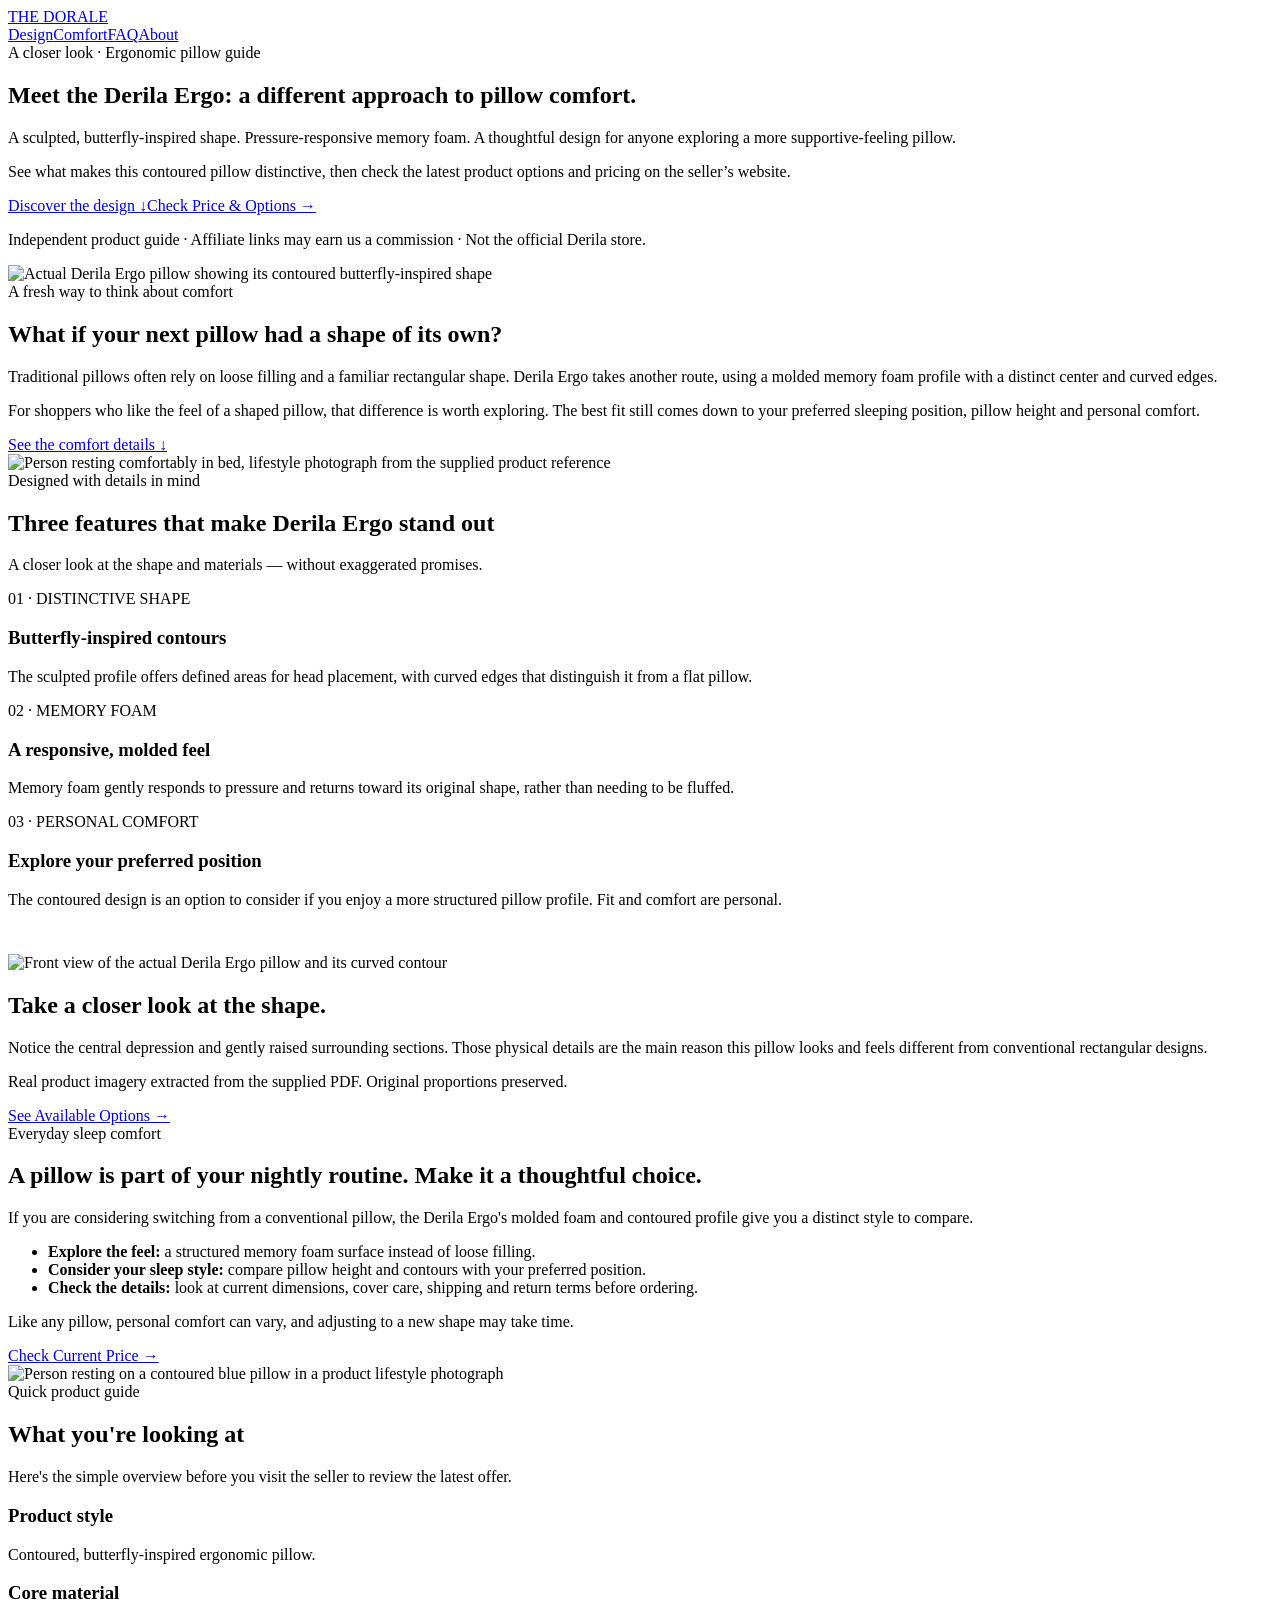
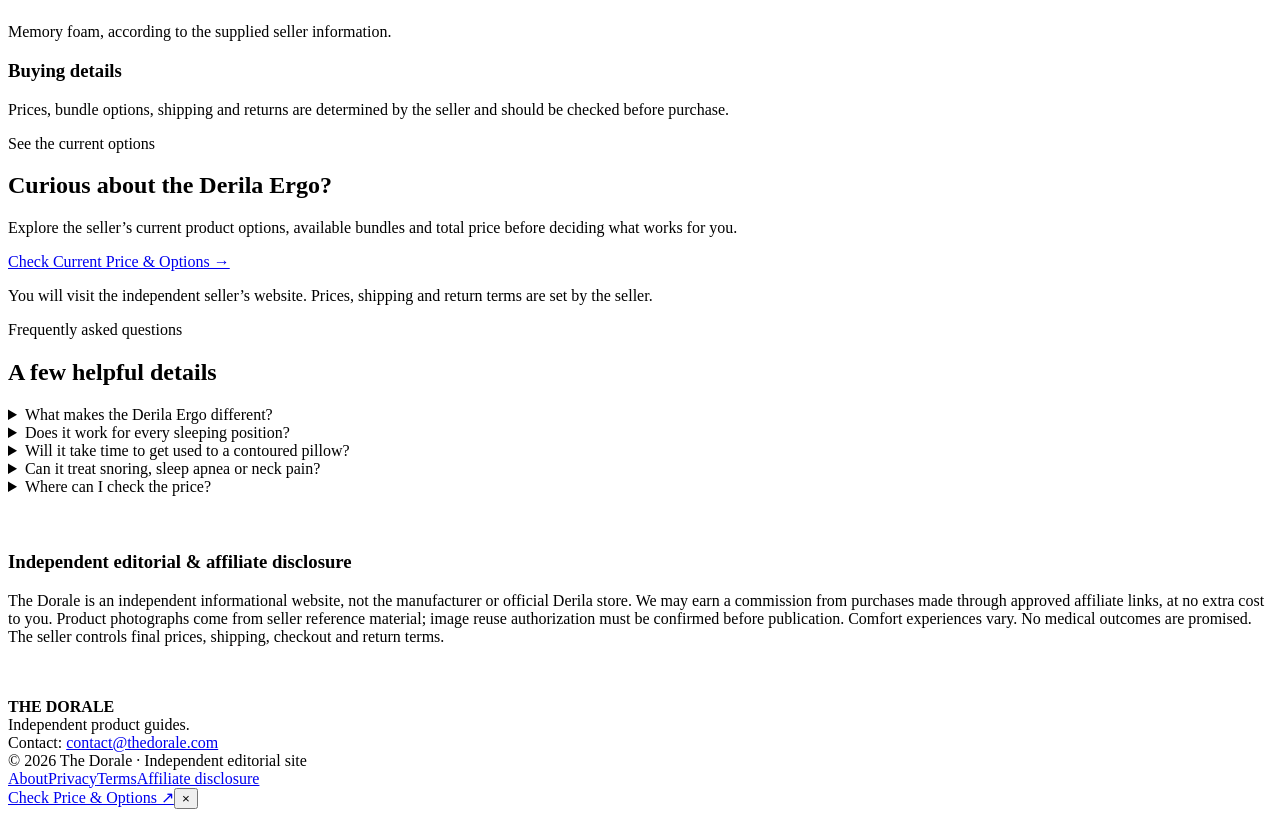
==== derila-ergo.html @ 8213835f "Rename derila-ergo to derila-ergo.html" ====
<!DOCTYPE html>

<html lang="en"><head><meta charset="utf-8"/><meta content="width=device-width,initial-scale=1" name="viewport"/><title>Derila Ergo Pillow: Comfort, Shape &amp; Features | The Dorale</title><meta content="Explore the Derila Ergo contoured memory foam pillow, see its design up close and learn what to look for when choosing your next pillow." name="description"/><link href="styles.css" rel="stylesheet"/><link href="favicon.ico" rel="icon" type="image/x-icon"/><link href="favicon.png" rel="icon" type="image/png"/><link href="favicon-180.png" rel="apple-touch-icon" type="image/png"/></head><body><header class="top"><div class="wrap top-inner"><a class="brand" href="index.html">THE <span>DORALE</span></a><nav aria-label="Main navigation"><a href="#design">Design</a><a href="#comfort">Comfort</a><a href="#faq">FAQ</a><a href="about.html">About</a></nav></div></header><main>
<section class="hero"><div class="wrap hero-grid"><div><div class="eyebrow">A closer look · Ergonomic pillow guide</div><h1>Meet the Derila Ergo: a different approach to pillow comfort.</h1><p class="lead">A sculpted, butterfly-inspired shape. Pressure-responsive memory foam. A thoughtful design for anyone exploring a more supportive-feeling pillow.</p><p>See what makes this contoured pillow distinctive, then check the latest product options and pricing on the seller’s website.</p><div class="actions"><a class="btn" href="#design">Discover the design ↓</a><a aria-label="Check current price and options on the seller website (opens in a new tab)" class="btn alt" href="https://c2be9d65snw3-35aueo6fa06sj.hop.clickbank.net" rel="sponsored noopener noreferrer" target="_blank">Check Price &amp; Options →</a></div><p class="small">Independent product guide · Affiliate links may earn us a commission · Not the official Derila store.</p></div><div class="photo"><img alt="Actual Derila Ergo pillow showing its contoured butterfly-inspired shape" fetchpriority="high" height="255" src="pillow-hero.png" width="347"/></div></div></section>
<section class="section"><div class="wrap picture-section"><div><div class="eyebrow">A fresh way to think about comfort</div><h2>What if your next pillow had a shape of its own?</h2><p>Traditional pillows often rely on loose filling and a familiar rectangular shape. Derila Ergo takes another route, using a molded memory foam profile with a distinct center and curved edges.</p><p>For shoppers who like the feel of a shaped pillow, that difference is worth exploring. The best fit still comes down to your preferred sleeping position, pillow height and personal comfort.</p><a class="btn" href="#comfort">See the comfort details ↓</a></div><img alt="Person resting comfortably in bed, lifestyle photograph from the supplied product reference" class="feature-image" loading="lazy" src="sleep-bedroom.png"/></div></section>
<section class="section soft" id="design"><div class="wrap"><div class="center"><div class="eyebrow">Designed with details in mind</div><h2>Three features that make Derila Ergo stand out</h2><p>A closer look at the shape and materials — without exaggerated promises.</p></div><div class="grid3"><article class="panel"><div class="num">01 · DISTINCTIVE SHAPE</div><h3>Butterfly-inspired contours</h3><p>The sculpted profile offers defined areas for head placement, with curved edges that distinguish it from a flat pillow.</p></article><article class="panel"><div class="num">02 · MEMORY FOAM</div><h3>A responsive, molded feel</h3><p>Memory foam gently responds to pressure and returns toward its original shape, rather than needing to be fluffed.</p></article><article class="panel"><div class="num">03 · PERSONAL COMFORT</div><h3>Explore your preferred position</h3><p>The contoured design is an option to consider if you enjoy a more structured pillow profile. Fit and comfort are personal.</p></article></div><div class="feature-row" style="margin-top:45px"><div class="photo"><img alt="Front view of the actual Derila Ergo pillow and its curved contour" loading="lazy" src="pillow-front.png"/></div><div><h2>Take a closer look at the shape.</h2><p>Notice the central depression and gently raised surrounding sections. Those physical details are the main reason this pillow looks and feels different from conventional rectangular designs.</p><p class="gallery-caption">Real product imagery extracted from the supplied PDF. Original proportions preserved.</p><a class="btn offer-link" href="https://c2be9d65snw3-35aueo6fa06sj.hop.clickbank.net" rel="sponsored noopener noreferrer" target="_blank">See Available Options →</a></div></div></div></section>
<section class="section" id="comfort"><div class="wrap picture-section"><div><div class="eyebrow">Everyday sleep comfort</div><h2>A pillow is part of your nightly routine. Make it a thoughtful choice.</h2><p>If you are considering switching from a conventional pillow, the Derila Ergo's molded foam and contoured profile give you a distinct style to compare.</p><ul class="positive-list"><li><strong>Explore the feel:</strong> a structured memory foam surface instead of loose filling.</li><li><strong>Consider your sleep style:</strong> compare pillow height and contours with your preferred position.</li><li><strong>Check the details:</strong> look at current dimensions, cover care, shipping and return terms before ordering.</li></ul><p>Like any pillow, personal comfort can vary, and adjusting to a new shape may take time.</p><a class="btn offer-link" href="https://c2be9d65snw3-35aueo6fa06sj.hop.clickbank.net" rel="sponsored noopener noreferrer" target="_blank">Check Current Price →</a></div><img alt="Person resting on a contoured blue pillow in a product lifestyle photograph" class="feature-image" loading="lazy" src="sleep-position.jpg"/></div></section>
<section class="section blue"><div class="wrap"><div class="center"><div class="eyebrow">Quick product guide</div><h2>What you're looking at</h2><p>Here's the simple overview before you visit the seller to review the latest offer.</p></div><div class="grid3"><div class="panel"><h3>Product style</h3><p>Contoured, butterfly-inspired ergonomic pillow.</p></div><div class="panel"><h3>Core material</h3><p>Memory foam, according to the supplied seller information.</p></div><div class="panel"><h3>Buying details</h3><p>Prices, bundle options, shipping and returns are determined by the seller and should be checked before purchase.</p></div></div></div></section>
<section class="section" id="offer"><div class="wrap"><div class="cta-panel"><div class="eyebrow">See the current options</div><h2>Curious about the Derila Ergo?</h2><p>Explore the seller’s current product options, available bundles and total price before deciding what works for you.</p><a class="btn offer-link" href="https://c2be9d65snw3-35aueo6fa06sj.hop.clickbank.net" rel="sponsored noopener noreferrer" target="_blank">Check Current Price &amp; Options →</a><p class="small">You will visit the independent seller’s website. Prices, shipping and return terms are set by the seller.</p></div></div></section>
<section class="section soft" id="faq"><div class="wrap" style="max-width:840px"><div class="center"><div class="eyebrow">Frequently asked questions</div><h2>A few helpful details</h2></div><details><summary>What makes the Derila Ergo different?</summary><p>Its butterfly-inspired molded shape and memory foam material distinguish it from many conventional rectangular pillows.</p></details><details><summary>Does it work for every sleeping position?</summary><p>People have different preferences for pillow height, firmness and shape. Compare the design with how you usually sleep and review the seller's specifications.</p></details><details><summary>Will it take time to get used to a contoured pillow?</summary><p>It can. A molded contour feels different from a traditional pillow, and individual comfort varies.</p></details><details><summary>Can it treat snoring, sleep apnea or neck pain?</summary><p>This page makes no medical treatment claims. A pillow is not a substitute for medical assessment or treatment.</p></details><details><summary>Where can I check the price?</summary><p>Use any “Check Price &amp; Options” button on this page to visit the seller’s website for current pricing, shipping and return information.</p></details></div></section>
<section class="section" id="disclosure" style="padding:36px 0"><div class="wrap"><h3>Independent editorial &amp; affiliate disclosure</h3><p class="disclosure">The Dorale is an independent informational website, not the manufacturer or official Derila store. We may earn a commission from purchases made through approved affiliate links, at no extra cost to you. Product photographs come from seller reference material; image reuse authorization must be confirmed before publication. Comfort experiences vary. No medical outcomes are promised. The seller controls final prices, shipping, checkout and return terms.</p></div></section></main><footer class="foot"><div class="wrap foot-flex"><div><strong>THE DORALE</strong><div>Independent product guides.</div><div>Contact: <a href="mailto:contact@thedorale.com">contact@thedorale.com</a></div><div class="small">© 2026 The Dorale · Independent editorial site</div></div><div class="foot-links"><a href="about.html">About</a><a href="privacy.html">Privacy</a><a href="terms.html">Terms</a><a href="#disclosure">Affiliate disclosure</a></div></div></footer><div aria-label="Quick access to seller pricing" class="floating-offer" id="floating-offer"><a class="floating-offer-link" href="https://c2be9d65snw3-35aueo6fa06sj.hop.clickbank.net" rel="sponsored noopener noreferrer" target="_blank">Check Price &amp; Options ↗</a><button aria-label="Dismiss floating price button" class="floating-offer-close" onclick="document.getElementById('floating-offer').remove()" type="button">×</button></div></body></html>
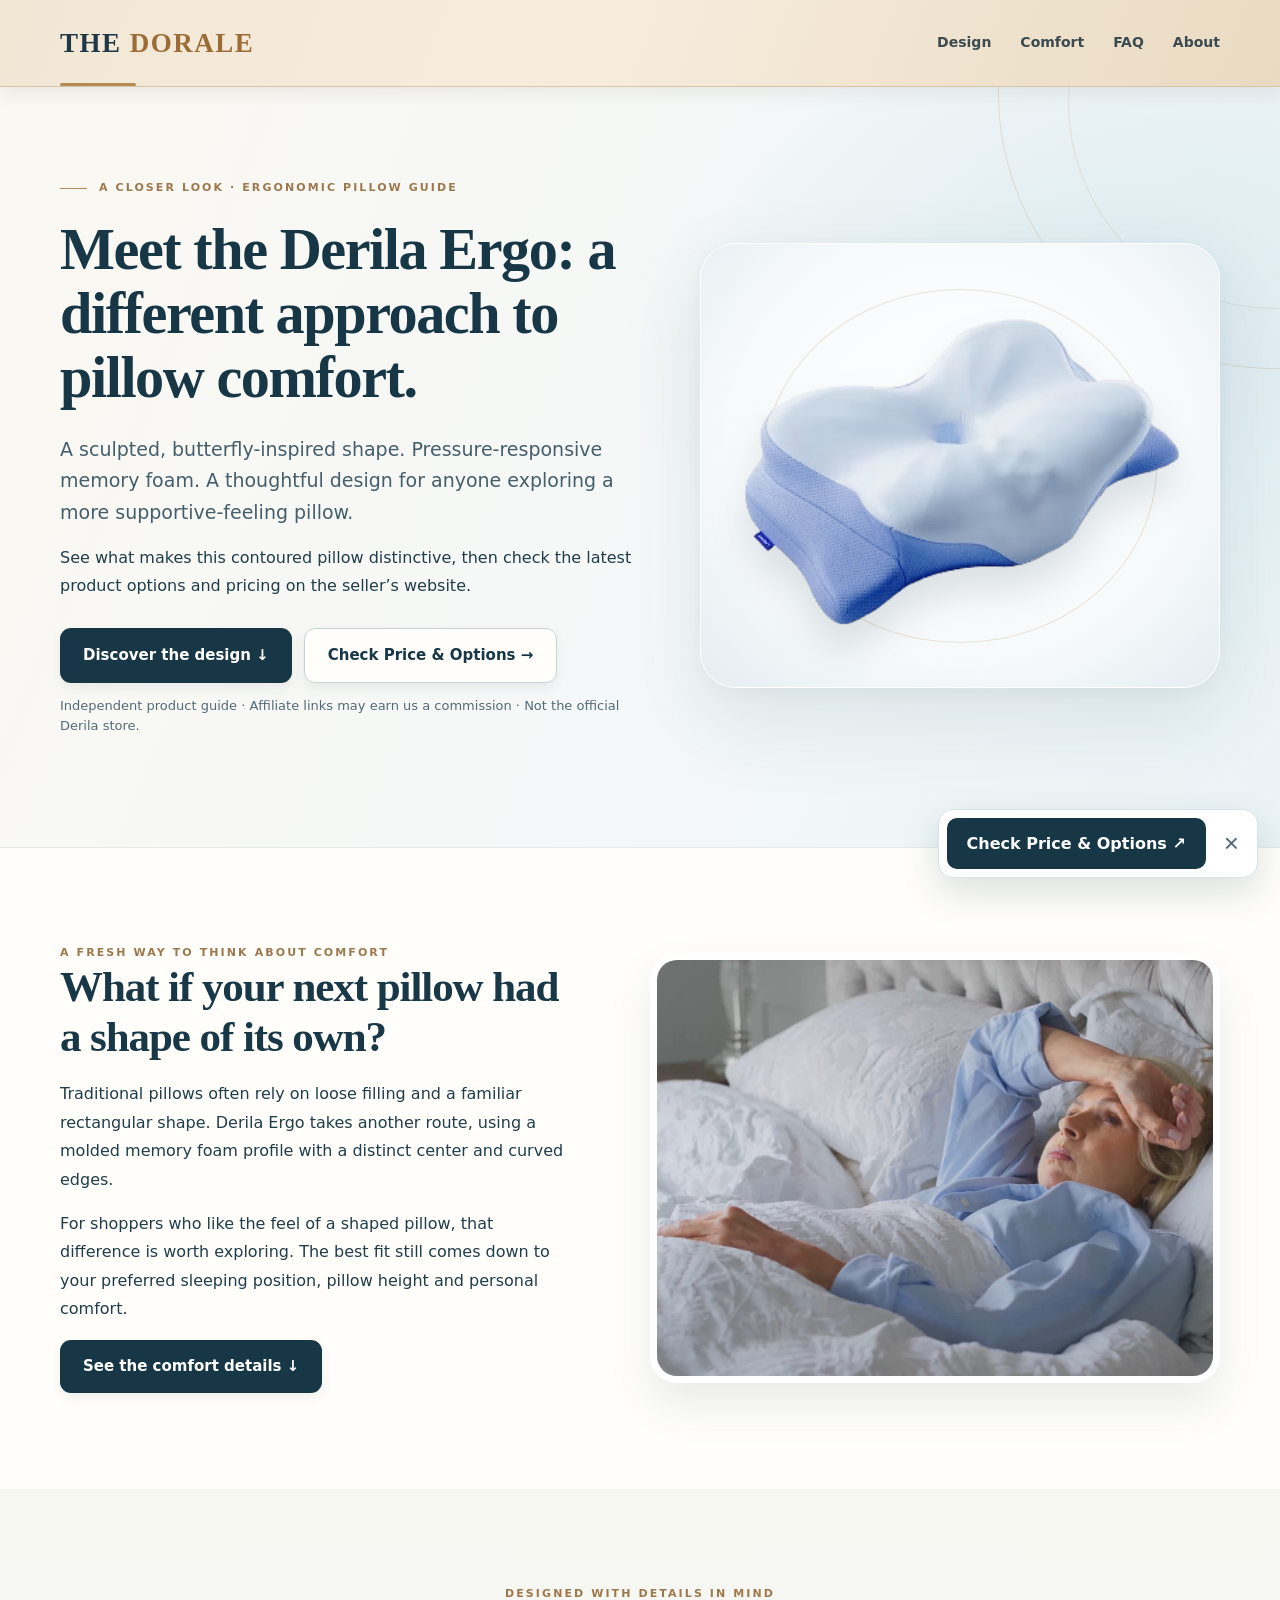
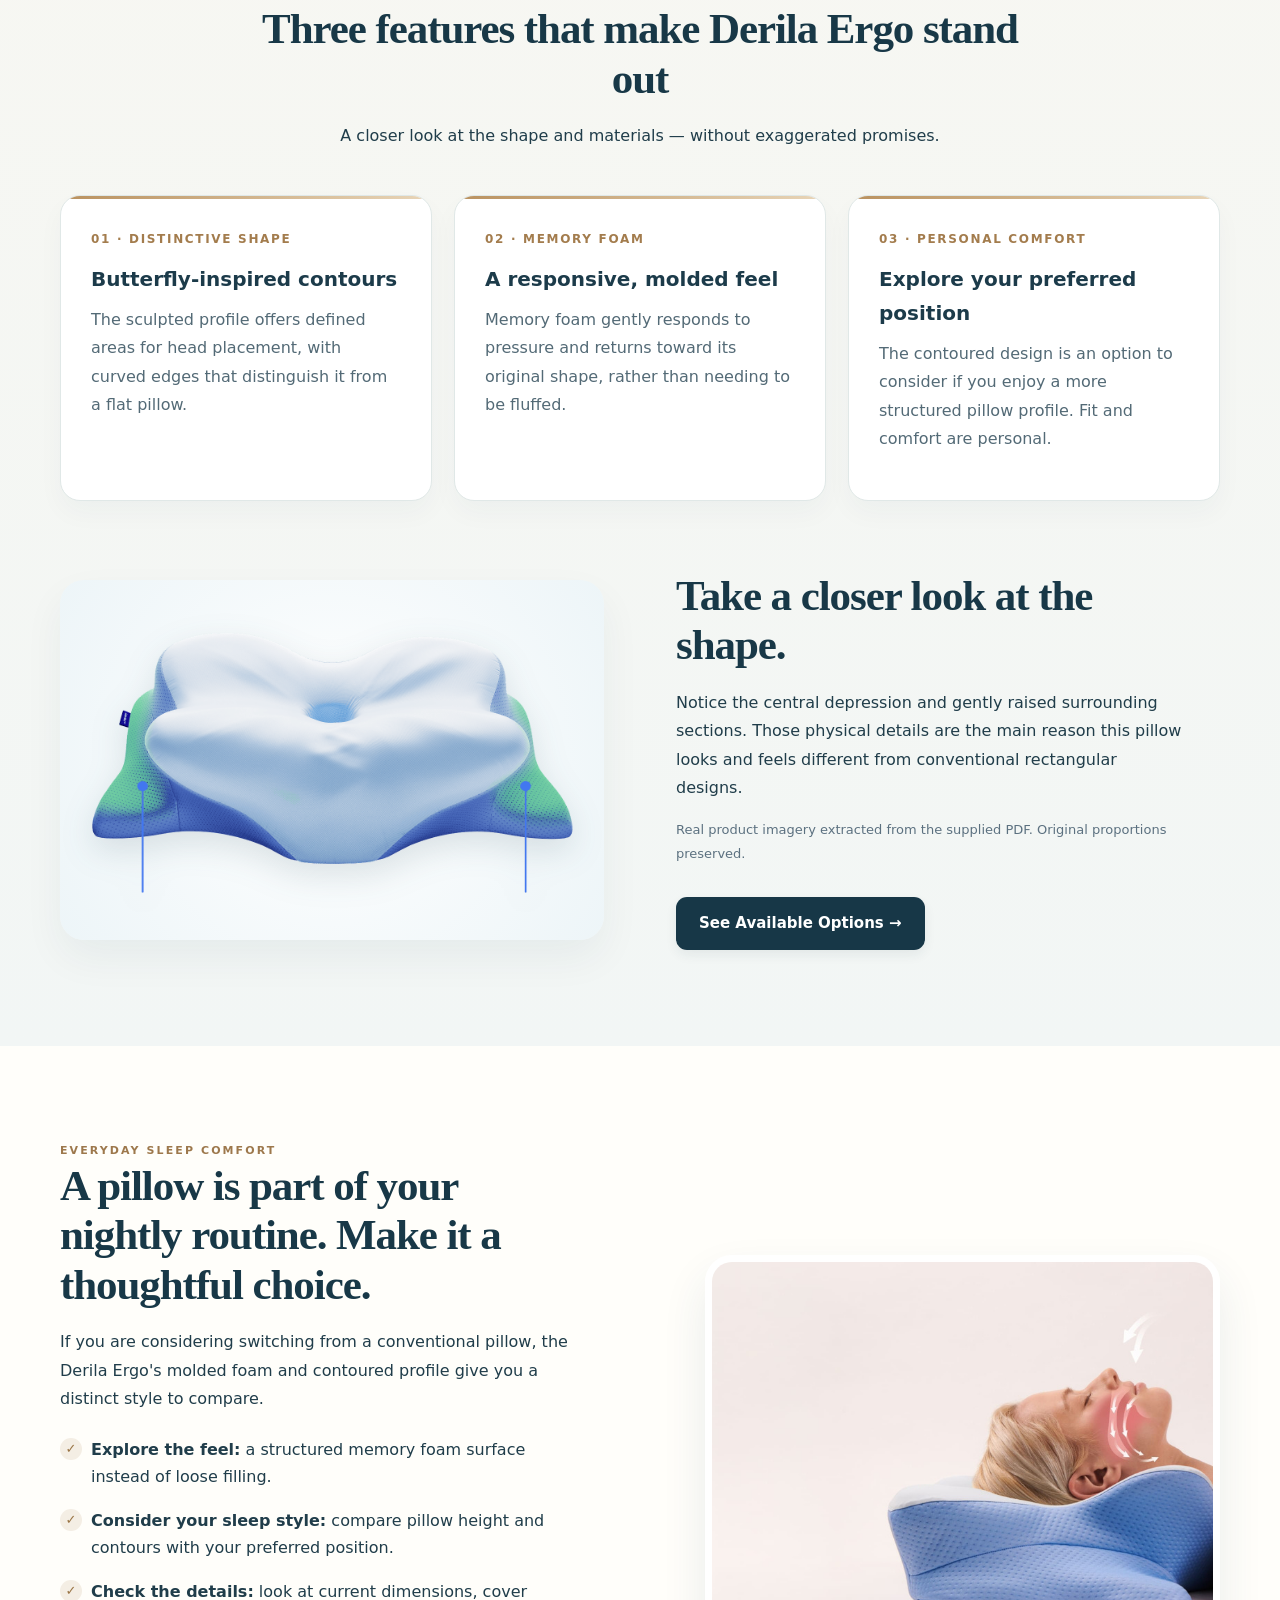
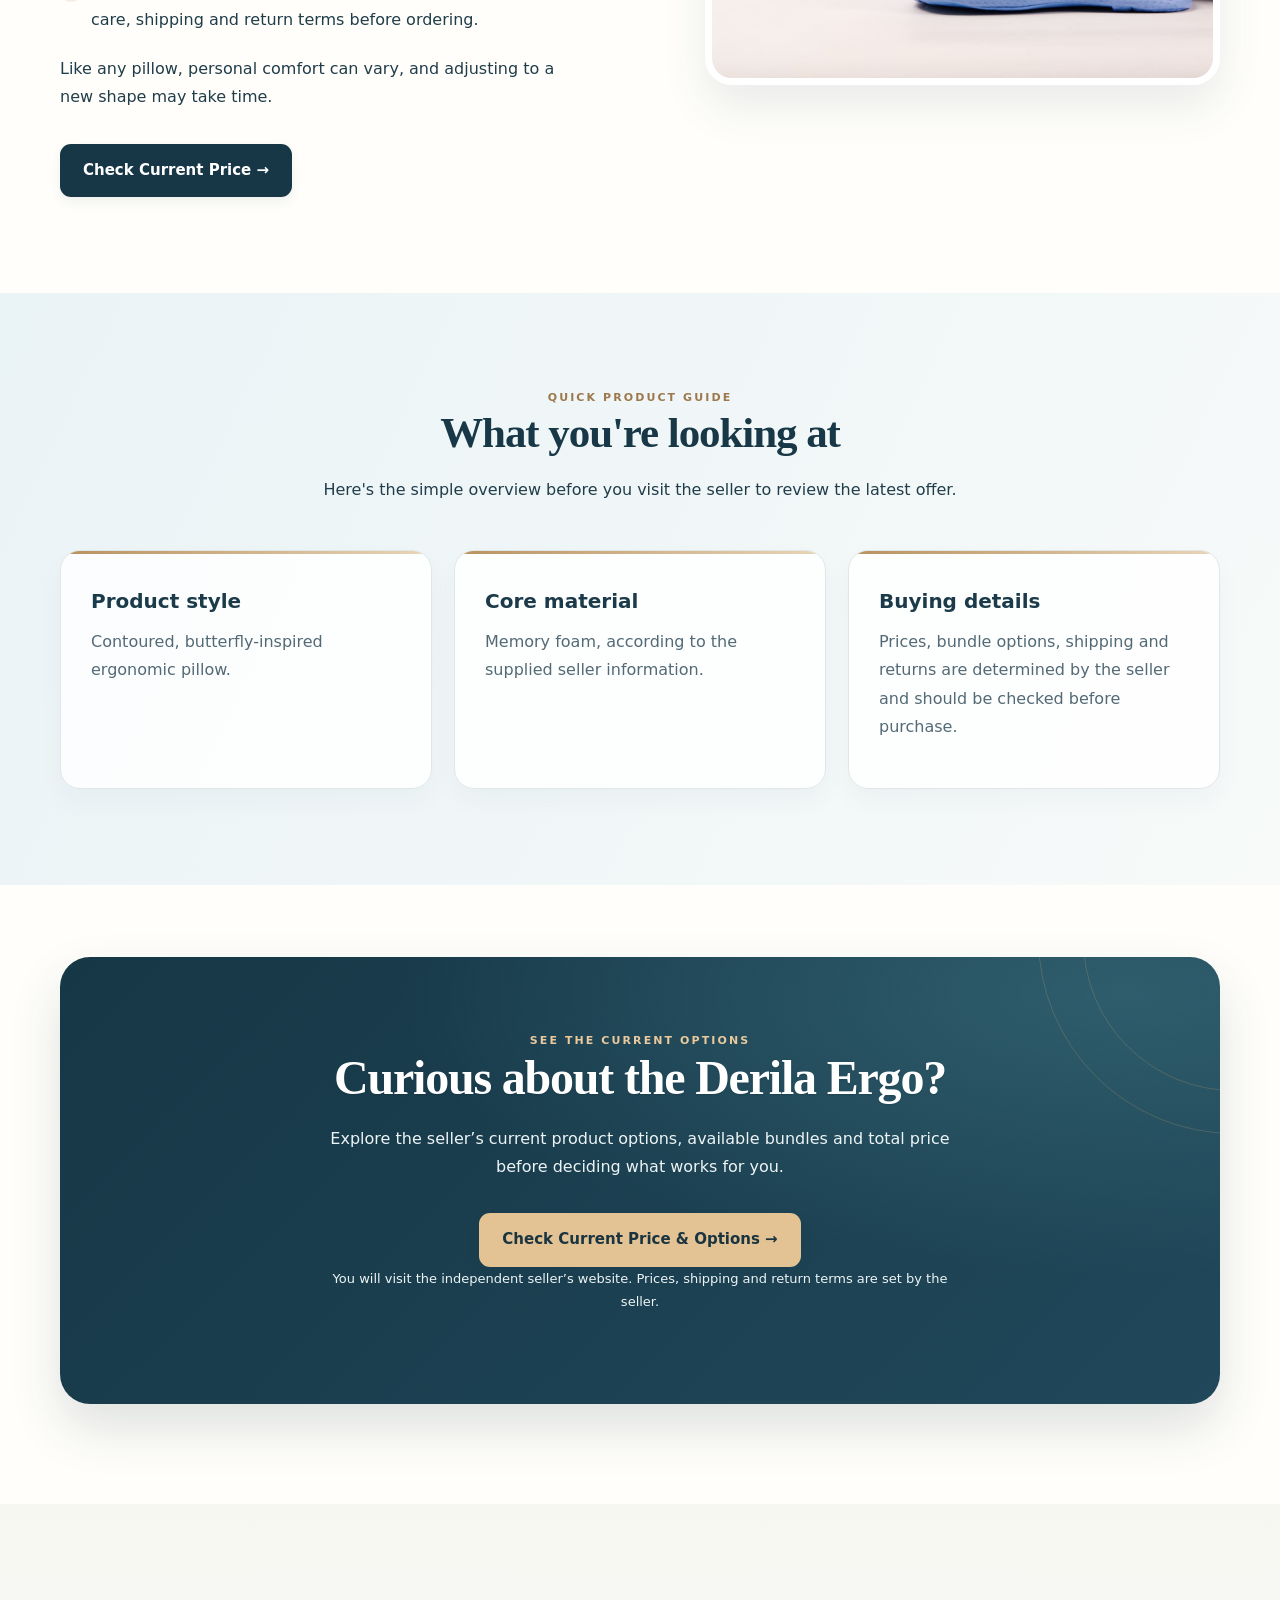
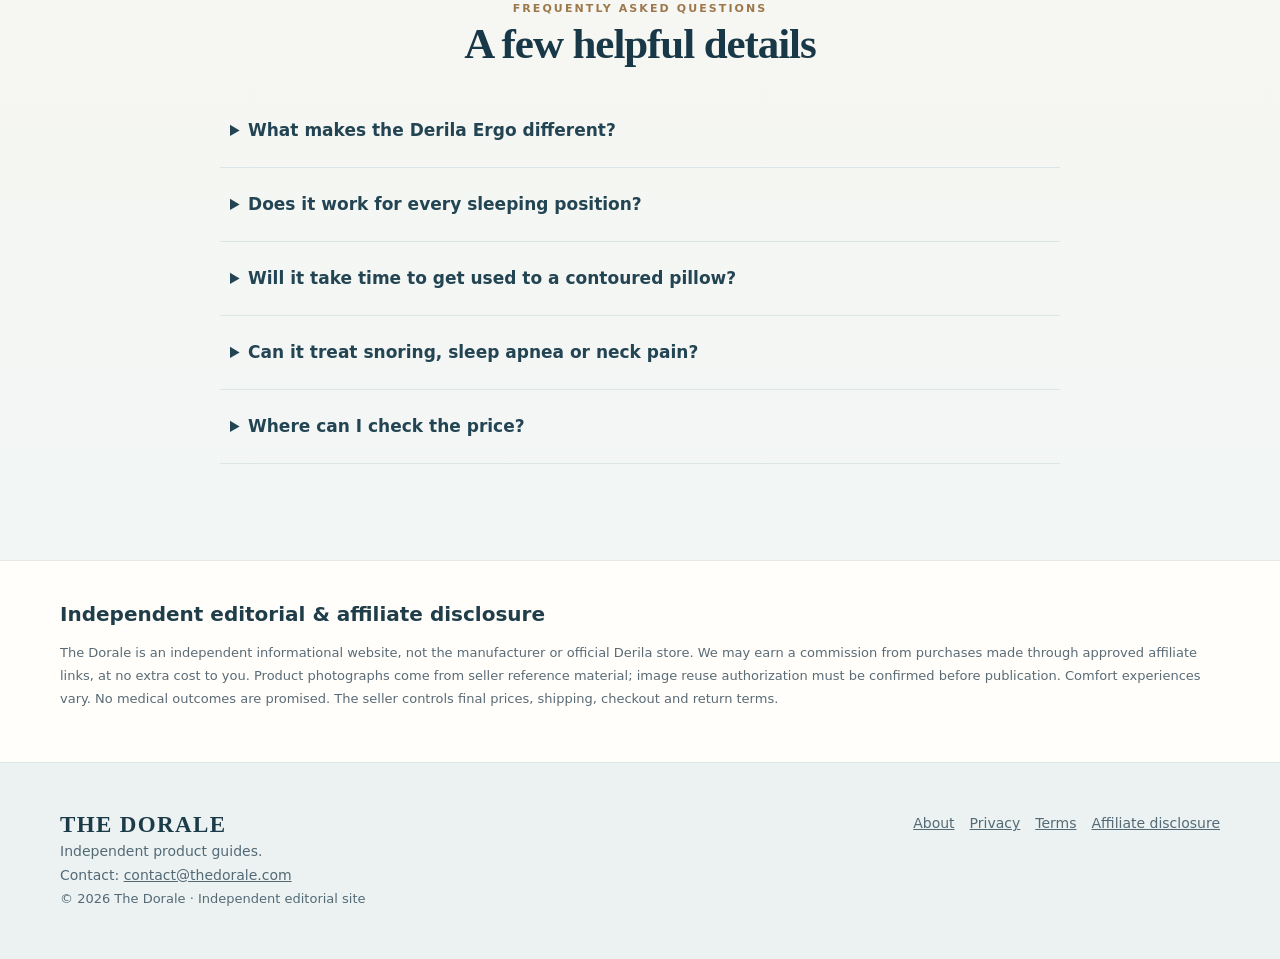
==== commit 2a4e9dd2: "Add Google Tag Manager script to derila-ergo.html" ====
--- a/derila-ergo.html
+++ b/derila-ergo.html
@@ -1,11 +1,19 @@
 <!DOCTYPE html>
 
-<html lang="en"><head><meta charset="utf-8"/><meta content="width=device-width,initial-scale=1" name="viewport"/><title>Derila Ergo Pillow: Comfort, Shape &amp; Features | The Dorale</title><meta content="Explore the Derila Ergo contoured memory foam pillow, see its design up close and learn what to look for when choosing your next pillow." name="description"/><link href="styles.css" rel="stylesheet"/><link href="favicon.ico" rel="icon" type="image/x-icon"/><link href="favicon.png" rel="icon" type="image/png"/><link href="favicon-180.png" rel="apple-touch-icon" type="image/png"/></head><body><header class="top"><div class="wrap top-inner"><a class="brand" href="index.html">THE <span>DORALE</span></a><nav aria-label="Main navigation"><a href="#design">Design</a><a href="#comfort">Comfort</a><a href="#faq">FAQ</a><a href="about.html">About</a></nav></div></header><main>
-<section class="hero"><div class="wrap hero-grid"><div><div class="eyebrow">A closer look · Ergonomic pillow guide</div><h1>Meet the Derila Ergo: a different approach to pillow comfort.</h1><p class="lead">A sculpted, butterfly-inspired shape. Pressure-responsive memory foam. A thoughtful design for anyone exploring a more supportive-feeling pillow.</p><p>See what makes this contoured pillow distinctive, then check the latest product options and pricing on the seller’s website.</p><div class="actions"><a class="btn" href="#design">Discover the design ↓</a><a aria-label="Check current price and options on the seller website (opens in a new tab)" class="btn alt" href="https://c2be9d65snw3-35aueo6fa06sj.hop.clickbank.net" rel="sponsored noopener noreferrer" target="_blank">Check Price &amp; Options →</a></div><p class="small">Independent product guide · Affiliate links may earn us a commission · Not the official Derila store.</p></div><div class="photo"><img alt="Actual Derila Ergo pillow showing its contoured butterfly-inspired shape" fetchpriority="high" height="255" src="pillow-hero.png" width="347"/></div></div></section>
-<section class="section"><div class="wrap picture-section"><div><div class="eyebrow">A fresh way to think about comfort</div><h2>What if your next pillow had a shape of its own?</h2><p>Traditional pillows often rely on loose filling and a familiar rectangular shape. Derila Ergo takes another route, using a molded memory foam profile with a distinct center and curved edges.</p><p>For shoppers who like the feel of a shaped pillow, that difference is worth exploring. The best fit still comes down to your preferred sleeping position, pillow height and personal comfort.</p><a class="btn" href="#comfort">See the comfort details ↓</a></div><img alt="Person resting comfortably in bed, lifestyle photograph from the supplied product reference" class="feature-image" loading="lazy" src="sleep-bedroom.png"/></div></section>
-<section class="section soft" id="design"><div class="wrap"><div class="center"><div class="eyebrow">Designed with details in mind</div><h2>Three features that make Derila Ergo stand out</h2><p>A closer look at the shape and materials — without exaggerated promises.</p></div><div class="grid3"><article class="panel"><div class="num">01 · DISTINCTIVE SHAPE</div><h3>Butterfly-inspired contours</h3><p>The sculpted profile offers defined areas for head placement, with curved edges that distinguish it from a flat pillow.</p></article><article class="panel"><div class="num">02 · MEMORY FOAM</div><h3>A responsive, molded feel</h3><p>Memory foam gently responds to pressure and returns toward its original shape, rather than needing to be fluffed.</p></article><article class="panel"><div class="num">03 · PERSONAL COMFORT</div><h3>Explore your preferred position</h3><p>The contoured design is an option to consider if you enjoy a more structured pillow profile. Fit and comfort are personal.</p></article></div><div class="feature-row" style="margin-top:45px"><div class="photo"><img alt="Front view of the actual Derila Ergo pillow and its curved contour" loading="lazy" src="pillow-front.png"/></div><div><h2>Take a closer look at the shape.</h2><p>Notice the central depression and gently raised surrounding sections. Those physical details are the main reason this pillow looks and feels different from conventional rectangular designs.</p><p class="gallery-caption">Real product imagery extracted from the supplied PDF. Original proportions preserved.</p><a class="btn offer-link" href="https://c2be9d65snw3-35aueo6fa06sj.hop.clickbank.net" rel="sponsored noopener noreferrer" target="_blank">See Available Options →</a></div></div></div></section>
-<section class="section" id="comfort"><div class="wrap picture-section"><div><div class="eyebrow">Everyday sleep comfort</div><h2>A pillow is part of your nightly routine. Make it a thoughtful choice.</h2><p>If you are considering switching from a conventional pillow, the Derila Ergo's molded foam and contoured profile give you a distinct style to compare.</p><ul class="positive-list"><li><strong>Explore the feel:</strong> a structured memory foam surface instead of loose filling.</li><li><strong>Consider your sleep style:</strong> compare pillow height and contours with your preferred position.</li><li><strong>Check the details:</strong> look at current dimensions, cover care, shipping and return terms before ordering.</li></ul><p>Like any pillow, personal comfort can vary, and adjusting to a new shape may take time.</p><a class="btn offer-link" href="https://c2be9d65snw3-35aueo6fa06sj.hop.clickbank.net" rel="sponsored noopener noreferrer" target="_blank">Check Current Price →</a></div><img alt="Person resting on a contoured blue pillow in a product lifestyle photograph" class="feature-image" loading="lazy" src="sleep-position.jpg"/></div></section>
-<section class="section blue"><div class="wrap"><div class="center"><div class="eyebrow">Quick product guide</div><h2>What you're looking at</h2><p>Here's the simple overview before you visit the seller to review the latest offer.</p></div><div class="grid3"><div class="panel"><h3>Product style</h3><p>Contoured, butterfly-inspired ergonomic pillow.</p></div><div class="panel"><h3>Core material</h3><p>Memory foam, according to the supplied seller information.</p></div><div class="panel"><h3>Buying details</h3><p>Prices, bundle options, shipping and returns are determined by the seller and should be checked before purchase.</p></div></div></div></section>
-<section class="section" id="offer"><div class="wrap"><div class="cta-panel"><div class="eyebrow">See the current options</div><h2>Curious about the Derila Ergo?</h2><p>Explore the seller’s current product options, available bundles and total price before deciding what works for you.</p><a class="btn offer-link" href="https://c2be9d65snw3-35aueo6fa06sj.hop.clickbank.net" rel="sponsored noopener noreferrer" target="_blank">Check Current Price &amp; Options →</a><p class="small">You will visit the independent seller’s website. Prices, shipping and return terms are set by the seller.</p></div></div></section>
-<section class="section soft" id="faq"><div class="wrap" style="max-width:840px"><div class="center"><div class="eyebrow">Frequently asked questions</div><h2>A few helpful details</h2></div><details><summary>What makes the Derila Ergo different?</summary><p>Its butterfly-inspired molded shape and memory foam material distinguish it from many conventional rectangular pillows.</p></details><details><summary>Does it work for every sleeping position?</summary><p>People have different preferences for pillow height, firmness and shape. Compare the design with how you usually sleep and review the seller's specifications.</p></details><details><summary>Will it take time to get used to a contoured pillow?</summary><p>It can. A molded contour feels different from a traditional pillow, and individual comfort varies.</p></details><details><summary>Can it treat snoring, sleep apnea or neck pain?</summary><p>This page makes no medical treatment claims. A pillow is not a substitute for medical assessment or treatment.</p></details><details><summary>Where can I check the price?</summary><p>Use any “Check Price &amp; Options” button on this page to visit the seller’s website for current pricing, shipping and return information.</p></details></div></section>
-<section class="section" id="disclosure" style="padding:36px 0"><div class="wrap"><h3>Independent editorial &amp; affiliate disclosure</h3><p class="disclosure">The Dorale is an independent informational website, not the manufacturer or official Derila store. We may earn a commission from purchases made through approved affiliate links, at no extra cost to you. Product photographs come from seller reference material; image reuse authorization must be confirmed before publication. Comfort experiences vary. No medical outcomes are promised. The seller controls final prices, shipping, checkout and return terms.</p></div></section></main><footer class="foot"><div class="wrap foot-flex"><div><strong>THE DORALE</strong><div>Independent product guides.</div><div>Contact: <a href="mailto:contact@thedorale.com">contact@thedorale.com</a></div><div class="small">© 2026 The Dorale · Independent editorial site</div></div><div class="foot-links"><a href="about.html">About</a><a href="privacy.html">Privacy</a><a href="terms.html">Terms</a><a href="#disclosure">Affiliate disclosure</a></div></div></footer><div aria-label="Quick access to seller pricing" class="floating-offer" id="floating-offer"><a class="floating-offer-link" href="https://c2be9d65snw3-35aueo6fa06sj.hop.clickbank.net" rel="sponsored noopener noreferrer" target="_blank">Check Price &amp; Options ↗</a><button aria-label="Dismiss floating price button" class="floating-offer-close" onclick="document.getElementById('floating-offer').remove()" type="button">×</button></div></body></html>
+<html lang="en"><head><!-- Google tag (gtag.js) -->
+<script async src="https://www.googletagmanager.com/gtag/js?id=AW-18442663982"></script>
+<script>
+  window.dataLayer = window.dataLayer || [];
+  function gtag(){dataLayer.push(arguments);}
+  gtag('js', new Date());
+
+  gtag('config', 'AW-18442663982');
+</script><meta charset="utf-8"/><meta content="width=device-width,initial-scale=1" name="viewport"/><title>Derila Ergo Pillow: Comfort, Shape &amp; Features | The Dorale</title><meta content="Explore the Derila Ergo contoured memory foam pillow, see its design up close and learn what to look for when choosing your next pillow." name="description"/><link href="styles.css" rel="stylesheet"/><link href="favicon.ico" rel="icon" type="image/x-icon"/><link href="favicon.png" rel="icon" type="image/png"/><link href="favicon-180.png" rel="apple-touch-icon" type="image/png"/></head><body class="refined"><header class="top"><div class="wrap top-inner"><a class="brand" href="index.html">THE <span>DORALE</span></a><nav aria-label="Main navigation"><a href="#design">Design</a><a href="#comfort">Comfort</a><a href="#faq">FAQ</a><a href="about.html">About</a></nav></div></header><main>
+<section class="hero" data-section="1"><div class="wrap hero-grid"><div><div class="eyebrow">A closer look · Ergonomic pillow guide</div><h1>Meet the Derila Ergo: a different approach to pillow comfort.</h1><p class="lead">A sculpted, butterfly-inspired shape. Pressure-responsive memory foam. A thoughtful design for anyone exploring a more supportive-feeling pillow.</p><p>See what makes this contoured pillow distinctive, then check the latest product options and pricing on the seller’s website.</p><div class="actions"><a class="btn" href="#design">Discover the design ↓</a><a aria-label="Check current price and options on the seller website (opens in a new tab)" class="btn alt" href="https://c2be9d65snw3-35aueo6fa06sj.hop.clickbank.net" rel="sponsored noopener noreferrer" target="_blank">Check Price &amp; Options →</a></div><p class="small">Independent product guide · Affiliate links may earn us a commission · Not the official Derila store.</p></div><div class="photo hero-product"><span aria-hidden="true" class="photo-halo"></span><img alt="Actual Derila Ergo pillow showing its contoured butterfly-inspired shape" fetchpriority="high" height="255" src="pillow-hero.png" width="347"/></div></div></section>
+<section class="section" data-section="2"><div class="wrap picture-section"><div><div class="eyebrow">A fresh way to think about comfort</div><h2>What if your next pillow had a shape of its own?</h2><p>Traditional pillows often rely on loose filling and a familiar rectangular shape. Derila Ergo takes another route, using a molded memory foam profile with a distinct center and curved edges.</p><p>For shoppers who like the feel of a shaped pillow, that difference is worth exploring. The best fit still comes down to your preferred sleeping position, pillow height and personal comfort.</p><a class="btn" href="#comfort">See the comfort details ↓</a></div><img alt="Person resting comfortably in bed, lifestyle photograph from the supplied product reference" class="feature-image" loading="lazy" src="sleep-bedroom.png"/></div></section>
+<section class="section soft" data-section="3" id="design"><div class="wrap"><div class="center"><div class="eyebrow">Designed with details in mind</div><h2>Three features that make Derila Ergo stand out</h2><p>A closer look at the shape and materials — without exaggerated promises.</p></div><div class="grid3"><article class="panel elevated-card"><div class="num">01 · DISTINCTIVE SHAPE</div><h3>Butterfly-inspired contours</h3><p>The sculpted profile offers defined areas for head placement, with curved edges that distinguish it from a flat pillow.</p></article><article class="panel elevated-card"><div class="num">02 · MEMORY FOAM</div><h3>A responsive, molded feel</h3><p>Memory foam gently responds to pressure and returns toward its original shape, rather than needing to be fluffed.</p></article><article class="panel elevated-card"><div class="num">03 · PERSONAL COMFORT</div><h3>Explore your preferred position</h3><p>The contoured design is an option to consider if you enjoy a more structured pillow profile. Fit and comfort are personal.</p></article></div><div class="feature-row" style="margin-top:45px"><div class="photo"><span aria-hidden="true" class="photo-halo"></span><img alt="Front view of the actual Derila Ergo pillow and its curved contour" loading="lazy" src="pillow-front.png"/></div><div><h2>Take a closer look at the shape.</h2><p>Notice the central depression and gently raised surrounding sections. Those physical details are the main reason this pillow looks and feels different from conventional rectangular designs.</p><p class="gallery-caption">Real product imagery extracted from the supplied PDF. Original proportions preserved.</p><a class="btn offer-link" href="https://c2be9d65snw3-35aueo6fa06sj.hop.clickbank.net" rel="sponsored noopener noreferrer" target="_blank">See Available Options →</a></div></div></div></section>
+<section class="section" data-section="4" id="comfort"><div class="wrap picture-section"><div><div class="eyebrow">Everyday sleep comfort</div><h2>A pillow is part of your nightly routine. Make it a thoughtful choice.</h2><p>If you are considering switching from a conventional pillow, the Derila Ergo's molded foam and contoured profile give you a distinct style to compare.</p><ul class="positive-list"><li><strong>Explore the feel:</strong> a structured memory foam surface instead of loose filling.</li><li><strong>Consider your sleep style:</strong> compare pillow height and contours with your preferred position.</li><li><strong>Check the details:</strong> look at current dimensions, cover care, shipping and return terms before ordering.</li></ul><p>Like any pillow, personal comfort can vary, and adjusting to a new shape may take time.</p><a class="btn offer-link" href="https://c2be9d65snw3-35aueo6fa06sj.hop.clickbank.net" rel="sponsored noopener noreferrer" target="_blank">Check Current Price →</a></div><img alt="Person resting on a contoured blue pillow in a product lifestyle photograph" class="feature-image" loading="lazy" src="sleep-position.jpg"/></div></section>
+<section class="section blue" data-section="5"><div class="wrap"><div class="center"><div class="eyebrow">Quick product guide</div><h2>What you're looking at</h2><p>Here's the simple overview before you visit the seller to review the latest offer.</p></div><div class="grid3"><div class="panel elevated-card"><h3>Product style</h3><p>Contoured, butterfly-inspired ergonomic pillow.</p></div><div class="panel elevated-card"><h3>Core material</h3><p>Memory foam, according to the supplied seller information.</p></div><div class="panel elevated-card"><h3>Buying details</h3><p>Prices, bundle options, shipping and returns are determined by the seller and should be checked before purchase.</p></div></div></div></section>
+<section class="section" data-section="6" id="offer"><div class="wrap"><div class="cta-panel"><div class="eyebrow">See the current options</div><h2>Curious about the Derila Ergo?</h2><p>Explore the seller’s current product options, available bundles and total price before deciding what works for you.</p><a class="btn offer-link" href="https://c2be9d65snw3-35aueo6fa06sj.hop.clickbank.net" rel="sponsored noopener noreferrer" target="_blank">Check Current Price &amp; Options →</a><p class="small">You will visit the independent seller’s website. Prices, shipping and return terms are set by the seller.</p></div></div></section>
+<section class="section soft" data-section="7" id="faq"><div class="wrap" style="max-width:840px"><div class="center"><div class="eyebrow">Frequently asked questions</div><h2>A few helpful details</h2></div><details><summary>What makes the Derila Ergo different?</summary><p>Its butterfly-inspired molded shape and memory foam material distinguish it from many conventional rectangular pillows.</p></details><details><summary>Does it work for every sleeping position?</summary><p>People have different preferences for pillow height, firmness and shape. Compare the design with how you usually sleep and review the seller's specifications.</p></details><details><summary>Will it take time to get used to a contoured pillow?</summary><p>It can. A molded contour feels different from a traditional pillow, and individual comfort varies.</p></details><details><summary>Can it treat snoring, sleep apnea or neck pain?</summary><p>This page makes no medical treatment claims. A pillow is not a substitute for medical assessment or treatment.</p></details><details><summary>Where can I check the price?</summary><p>Use any “Check Price &amp; Options” button on this page to visit the seller’s website for current pricing, shipping and return information.</p></details></div></section>
+<section class="section" data-section="8" id="disclosure" style="padding:36px 0"><div class="wrap"><h3>Independent editorial &amp; affiliate disclosure</h3><p class="disclosure">The Dorale is an independent informational website, not the manufacturer or official Derila store. We may earn a commission from purchases made through approved affiliate links, at no extra cost to you. Product photographs come from seller reference material; image reuse authorization must be confirmed before publication. Comfort experiences vary. No medical outcomes are promised. The seller controls final prices, shipping, checkout and return terms.</p></div></section></main><footer class="foot"><div class="wrap foot-flex"><div><strong>THE DORALE</strong><div>Independent product guides.</div><div>Contact: <a href="mailto:contact@thedorale.com">contact@thedorale.com</a></div><div class="small">© 2026 The Dorale · Independent editorial site</div></div><div class="foot-links"><a href="about.html">About</a><a href="privacy.html">Privacy</a><a href="terms.html">Terms</a><a href="#disclosure">Affiliate disclosure</a></div></div></footer><div aria-label="Quick access to seller pricing" class="floating-offer" id="floating-offer"><a class="floating-offer-link" href="https://c2be9d65snw3-35aueo6fa06sj.hop.clickbank.net" rel="sponsored noopener noreferrer" target="_blank">Check Price &amp; Options ↗</a><button aria-label="Dismiss floating price button" class="floating-offer-close" onclick="document.getElementById('floating-offer').remove()" type="button">×</button></div></body></html>
--- a/styles.css
+++ b/styles.css
@@ -0,0 +1,105 @@
+
+:root{--navy:#163645;--ink:#193543;--muted:#526876;--cream:#f9f7f2;--sky:#eef5f8;--gold:#c69c67;--border:#dbe5e9}*{box-sizing:border-box}html{scroll-behavior:smooth}body{margin:0;color:var(--ink);font:16px/1.7 system-ui,-apple-system,Segoe UI,Arial,sans-serif;background:#fff}a{color:inherit}.wrap{width:min(1120px,calc(100% - 44px));margin:auto}.top{border-bottom:1px solid var(--border);background:#fff}.top-inner{min-height:77px;display:flex;justify-content:space-between;align-items:center;gap:20px}.brand{font:700 26px Georgia,serif;text-decoration:none;letter-spacing:.02em}.brand span{color:#b78a53}nav{display:flex;flex-wrap:wrap;gap:22px;font-size:14px}nav a{text-decoration:none;color:var(--muted)}nav a:hover,.foot a:hover{text-decoration:underline}.hero{background:linear-gradient(120deg,#f9f8f4,#edf5f8);padding:78px 0 72px}.hero-grid,.split{display:grid;grid-template-columns:1fr 1fr;align-items:center;gap:62px}.eyebrow{text-transform:uppercase;letter-spacing:.17em;font-size:12px;font-weight:800;color:#937246}h1,h2{font-family:Georgia,serif;letter-spacing:-.025em;line-height:1.15}h1{font-size:clamp(38px,4.5vw,59px);margin:16px 0 22px}h2{font-size:clamp(30px,3.4vw,43px);margin:0 0 19px}h3{font-size:20px;margin:0 0 10px}p{margin:0 0 16px}.lead{font-size:19px;color:#455e6b}.btn{display:inline-block;padding:15px 23px;background:var(--navy);color:#fff;text-decoration:none;border-radius:8px;font-weight:750;border:0;font:inherit;cursor:pointer}.btn:hover{background:#2a5263}.btn.alt{background:#fff;border:1px solid #a7bcc5;color:var(--navy)}.btn.disabled{background:#8e9fa8;cursor:not-allowed}.actions{display:flex;gap:12px;flex-wrap:wrap;margin:27px 0 13px}.small{font-size:13px;color:var(--muted)}.photo{border-radius:24px;background:#fff;padding:38px 24px;box-shadow:0 22px 50px #1d485514;text-align:center}.photo img{width:100%;height:auto;max-width:516px;display:block;margin:auto;object-fit:contain}.photo small{display:block;color:var(--muted);margin-top:16px;font-size:12px}.section{padding:79px 0}.section.soft{background:var(--cream)}.section.blue{background:var(--sky)}.center{text-align:center;max-width:790px;margin:0 auto 37px}.grid3{display:grid;grid-template-columns:repeat(3,minmax(0,1fr));gap:20px}.panel{padding:26px;border:1px solid var(--border);border-radius:16px;background:#fff}.panel .num{color:#a37c4d;font-size:12px;font-weight:800;letter-spacing:.14em}.panel p{color:var(--muted)}.bullets{padding-left:21px}.bullets li{margin:0 0 13px}.callout{border-left:4px solid var(--gold);background:#f5efe5;border-radius:6px;padding:19px 22px}.comparison{width:100%;border-collapse:collapse;margin-top:22px}.comparison th,.comparison td{border-bottom:1px solid var(--border);padding:15px;text-align:left;vertical-align:top}.comparison th{background:#e6f0f4}.offer{background:var(--navy);border-radius:24px;padding:50px;color:white;text-align:center}.offer p{color:#d1e0e6;max-width:690px;margin:0 auto 22px}.offer .btn{background:#e7cba1;color:var(--navy)}.offer .btn.disabled{background:#93a6af;color:white}.offer .small{color:#c5d7de;margin-top:15px}details{padding:19px 0;border-bottom:1px solid var(--border)}summary{font-weight:750;cursor:pointer}details p{color:var(--muted);margin:10px 0 0}.foot{background:#f0f5f7;padding:35px 0;font-size:14px;color:var(--muted)}.foot-flex{display:flex;gap:30px;justify-content:space-between;flex-wrap:wrap}.foot-links{display:flex;gap:15px;flex-wrap:wrap}.legal{max-width:830px;margin:70px auto;padding:0 24px 50px}.legal h1{font-size:42px}.legal h2{font-size:26px;margin-top:30px}.legal p{color:#425966}.legal a{color:#24566c}.inline-link{color:#24566c;font-weight:700}.product-note{font-size:13px;color:var(--muted);margin-top:16px}@media(max-width:800px){.hero-grid,.split,.grid3{grid-template-columns:1fr}.hero{padding:50px 0}.section{padding:54px 0}.top-inner{align-items:flex-start;flex-direction:column;padding:16px 0;gap:8px}.photo{padding:25px 15px}.offer{padding:34px 20px}.comparison{font-size:14px}.comparison td,.comparison th{padding:9px}nav{gap:15px}}
+
+/* Positive visual edition */
+.hero{background:#f3f8fb;padding:70px 0}.hero-grid{grid-template-columns:1fr 1fr}.hero h1{font-size:clamp(38px,4.4vw,59px)}.photo{background:#fff;border-radius:24px;padding:25px;box-shadow:0 18px 45px #17364a12}.photo img{display:block;width:100%;height:auto;object-fit:contain}.photo small{display:none}.feature-image{width:100%;height:390px;object-fit:cover;border-radius:22px;display:block}.picture-section{display:grid;grid-template-columns:1fr 1fr;gap:48px;align-items:center}.picture-section .photo{background:#eef5fa}.picture-section .photo img{max-height:370px}.feature-row{display:grid;grid-template-columns:1fr 1fr;gap:25px;align-items:center}.feature-row img{width:100%;max-height:360px;object-fit:contain}.cta-link{display:inline-block;background:#d9ae76;color:#142d3d;text-decoration:none;font-weight:800;padding:15px 24px;border-radius:10px}.cta-link:hover{background:#ecc28d}.positive-list{padding-left:22px}.positive-list li{margin:0 0 12px}.eyebrow{letter-spacing:.14em}.gallery-caption{font-size:13px;color:#5c7180;margin-top:8px}.cta-panel{background:#173749;color:#fff;border-radius:25px;padding:48px;text-align:center}.cta-panel p{color:#d7e4e9}.cta-panel h2{color:#fff}.cta-panel .eyebrow{color:#d9ae76}.cta-panel .disabled{background:#c5d0d6;color:#314755;cursor:not-allowed;border:0;padding:15px 24px;border-radius:10px;font-weight:700}.disclosure{font-size:13px;color:#5a6b76}.wide-image{width:100%;max-height:470px;object-fit:cover;object-position:center;border-radius:22px;display:block}@media(max-width:760px){.picture-section,.feature-row,.hero-grid{grid-template-columns:1fr}.hero{padding:38px 0}.feature-image{height:260px}.cta-panel{padding:28px 20px}}
+
+/* Affiliate CTA improvements */
+.offer-link{margin-top:16px;text-align:center}
+.floating-offer{position:fixed;right:22px;bottom:22px;z-index:50;display:flex;align-items:center;gap:8px;background:#fff;padding:8px;border:1px solid #d6e3e8;border-radius:14px;box-shadow:0 10px 32px rgba(18,48,62,.18)}
+.floating-offer-link{display:inline-flex;align-items:center;justify-content:center;min-height:46px;padding:12px 20px;border-radius:9px;background:#163645;color:#fff!important;font-weight:750;text-decoration:none;white-space:nowrap}
+.floating-offer-link:hover,.floating-offer-link:focus{background:#2c5b70}
+.floating-offer-close{border:0;background:transparent;color:#536876;font-size:26px;line-height:1;cursor:pointer;padding:8px 10px}
+@media(max-width:650px){body{padding-bottom:82px}.floating-offer{right:8px;left:8px;bottom:8px;justify-content:space-between}.floating-offer-link{flex:1;font-size:14px;padding:11px 8px}.floating-offer-close{flex-shrink:0}}
+@media(prefers-reduced-motion:reduce){.floating-offer *{transition:none!important}}
+
+
+/* THE DORALE — premium visual refinement. All original editorial copy retained. */
+:root{--navy:#173747;--ink:#203d4a;--muted:#536a76;--cream:#faf8f4;--sky:#eff5f7;--gold:#bc945f;--border:#e0e8ea}
+body.refined{background:#fffefa;color:var(--ink);-webkit-font-smoothing:antialiased}
+.refined .wrap{width:min(1160px,calc(100% - 64px))}
+.refined .top{background:rgba(255,254,250,.97);border-bottom:1px solid #e5e7e3;position:relative;z-index:4}
+.refined .top-inner{min-height:86px}
+.refined .brand{font-size:27px;letter-spacing:.055em}
+.refined nav{gap:29px;font-weight:600}
+.refined nav a{transition:color .2s}.refined nav a:hover{color:#b48751}
+.refined .hero{position:relative;overflow:hidden;background:radial-gradient(ellipse 56% 65% at 90% 32%,#dcebf0 0%,transparent 75%),linear-gradient(112deg,#faf8f2 4%,#f5f8f8 53%,#eaf3f6 100%);padding:92px 0 94px;border-bottom:1px solid #e5e9e7}
+.refined .hero:before{content:"";position:absolute;width:550px;height:550px;right:-270px;top:-270px;border:1px solid rgba(188,148,95,.25);border-radius:50%;pointer-events:none}
+.refined .hero:after{content:"";position:absolute;width:410px;height:410px;right:-200px;top:-190px;border:1px solid rgba(188,148,95,.2);border-radius:50%;pointer-events:none}
+.refined .hero-grid{grid-template-columns:1.06fr .94fr;gap:54px;position:relative;z-index:1}
+.refined .hero h1{font-size:clamp(40px,4.55vw,62px);line-height:1.1;max-width:630px;margin:20px 0 24px;color:#173747}
+.refined .hero .lead{font-size:19px;line-height:1.66;max-width:590px}
+.refined .hero .small{max-width:565px;line-height:1.55}
+.refined .eyebrow{color:#9d784c;letter-spacing:.19em;font-size:11px}
+.refined .hero .eyebrow:before{content:"";display:inline-block;width:27px;height:1px;background:#b38a56;vertical-align:middle;margin-right:12px}
+.refined .hero-product{min-height:445px;padding:32px 15px;border-radius:36px;background:radial-gradient(ellipse at 50% 45%,#fff 0%,#f7fafb 62%,#e4edf1 100%);border:1px solid #fff;box-shadow:0 32px 85px #214d601b,0 5px 18px #214d600a;display:flex;align-items:center;justify-content:center;position:relative;isolation:isolate}
+.refined .photo-halo{position:absolute;inset:10% 12%;border:1px solid rgba(188,148,95,.24);border-radius:50%;z-index:-1;pointer-events:none}
+.refined .hero-product img{width:100%;max-width:560px;max-height:365px;object-fit:contain;filter:drop-shadow(0 24px 18px rgba(37,64,75,.14));position:relative;z-index:1}
+.refined .btn{border-radius:11px;min-height:53px;padding:14px 23px;font-size:15px;font-weight:750;display:inline-flex;align-items:center;justify-content:center;box-shadow:0 5px 12px #16364512;transition:transform .2s,box-shadow .2s,background .2s}
+.refined .btn:hover{transform:translateY(-2px);box-shadow:0 9px 19px #16364523}
+.refined .btn.alt{background:#fffefa;border-color:#c6d4d7}
+.refined .actions{gap:12px;margin-top:29px}
+.refined .section{padding:96px 0}
+.refined .section h2{color:#183847;line-height:1.15}
+.refined .section p{line-height:1.78}
+.refined .picture-section{grid-template-columns:.95fr 1.05fr;gap:75px}
+.refined .picture-section>div:first-child{max-width:510px}
+.refined .feature-image{height:430px;border-radius:27px;box-shadow:0 22px 45px #244b5719;border:7px solid #fff}
+.refined .section.soft{background:linear-gradient(180deg,#f7f7f2,#f2f6f5)}
+.refined .center{max-width:790px;margin-bottom:45px}
+.refined .center h2{max-width:780px;margin-left:auto;margin-right:auto}
+.refined .grid3{gap:22px}
+.refined .elevated-card{padding:33px 30px 30px;border-radius:20px;border:1px solid #e0e8e7;box-shadow:0 12px 27px #17374709;position:relative;overflow:hidden}
+.refined .elevated-card:before{content:"";position:absolute;top:0;left:0;right:0;height:3px;background:linear-gradient(90deg,#b9915f,#e8d5b8)}
+.refined .panel h3{font-size:20px;color:#1c3b4a}
+.refined .panel .num{margin-bottom:12px}
+.refined .feature-row{gap:72px;margin-top:70px!important}
+.refined .feature-row .photo{min-height:360px;display:flex;align-items:center;justify-content:center;position:relative;background:radial-gradient(circle,#fff,#edf5f8);box-shadow:0 18px 40px #1737470e}
+.refined .feature-row .photo img{position:relative;z-index:1;max-height:340px;filter:drop-shadow(0 12px 16px #23465324)}
+.refined .feature-row>div:last-child{max-width:510px}
+.refined #comfort .picture-section{grid-template-columns:1.05fr .95fr}
+.refined #comfort .feature-image{object-fit:cover;object-position:center}
+.refined .positive-list{list-style:none;padding-left:0;margin:22px 0}
+.refined .positive-list li{position:relative;padding-left:31px;margin-bottom:17px}
+.refined .positive-list li:before{content:"✓";position:absolute;left:0;top:2px;color:#9a7546;font-weight:800;width:22px;height:22px;line-height:22px;text-align:center;background:#f4eee4;border-radius:50%;font-size:13px}
+.refined .section.blue{background:linear-gradient(115deg,#eaf3f6,#f7faf9)}
+.refined .section.blue .panel{background:#ffffffdd}
+.refined #offer{background:#fffefa;padding-top:72px;padding-bottom:100px}
+.refined .cta-panel{background:radial-gradient(ellipse at 92% 8%,#2f5d6c 0%,transparent 48%),linear-gradient(135deg,#163746,#20485a);padding:75px 38px;border-radius:30px;box-shadow:0 24px 52px #193c4a24;position:relative;overflow:hidden}
+.refined .cta-panel:before,.refined .cta-panel:after{content:"";position:absolute;border:1px solid #d9ae7636;border-radius:50%;width:390px;height:390px;right:-210px;top:-215px;pointer-events:none}
+.refined .cta-panel:after{width:300px;height:300px;right:-165px;top:-168px}
+.refined .cta-panel h2{font-size:clamp(34px,4vw,48px)}
+.refined .cta-panel p{max-width:630px;margin-left:auto;margin-right:auto}
+.refined .cta-panel .btn{background:#e3c294;color:#1b3540;font-weight:800}
+.refined .cta-panel .btn:hover{background:#f0d3a7}
+.refined #faq .center{margin-bottom:26px}
+.refined #faq details{padding:22px 10px;border-bottom:1px solid #dce5e5}
+.refined #faq summary{font-size:17px;color:#234453}
+.refined #disclosure{background:#fffefa;border-top:1px solid #e8eae5}
+.refined .foot{background:#ecf2f2;border-top:1px solid #dde7e7;padding:49px 0}
+.refined .foot strong{color:#1c3b49;font:700 23px Georgia,serif;letter-spacing:.06em}
+.refined .floating-offer{box-shadow:0 14px 38px #16364526;border-radius:15px}
+.refined .floating-offer-link{background:#173747;border-radius:10px}
+.refined .legal{max-width:850px}
+@media(max-width:900px){.refined .hero-grid{gap:28px}.refined .picture-section,.refined .feature-row{gap:32px}.refined .hero-product{min-height:350px}.refined .hero-product img{max-height:315px}}
+@media(max-width:760px){.refined .wrap{width:min(100% - 36px,560px)}.refined .top-inner{min-height:72px;gap:12px}.refined .brand{font-size:24px}.refined nav{gap:16px;font-size:13px}.refined .hero{padding:50px 0 58px}.refined .hero-grid,.refined .picture-section,.refined .feature-row,.refined #comfort .picture-section{grid-template-columns:1fr}.refined .hero-grid{gap:30px}.refined .hero h1{font-size:clamp(37px,9vw,48px)}.refined .hero-product{min-height:300px;padding:23px}.refined .hero-product img{max-height:265px}.refined .section{padding:64px 0}.refined .section h2{font-size:clamp(30px,7vw,38px)}.refined .feature-image{height:285px}.refined .feature-row{margin-top:42px!important}.refined .feature-row .photo{min-height:270px}.refined .grid3{gap:15px}.refined .elevated-card{padding:25px}.refined .cta-panel{padding:49px 24px}.refined #offer{padding:54px 0 75px}.refined .btn{width:auto}.refined .actions .btn{flex:1 1 200px}.refined #comfort .picture-section>img{order:-1}}
+@media(prefers-reduced-motion:reduce){.refined .btn{transition:none}.refined .btn:hover{transform:none}}
+
+/* Requested finishing touches: tinted navigation and readable offer heading */
+body.refined .top{background:linear-gradient(105deg,#e7f0f2 0%,#f0f4f1 58%,#f3eee5 100%);border-bottom:1px solid #cadce0;box-shadow:0 3px 14px rgba(22,55,71,.055)}
+body.refined .top .brand{color:#173747}
+body.refined .top nav a{color:#315260}
+body.refined .top nav a:hover{color:#936a3c}
+body.refined #offer .cta-panel h2{color:#ffffff!important;text-shadow:0 1px 2px rgba(0,0,0,.12)}
+body.refined #offer .cta-panel .eyebrow{color:#e9c99d}
+body.refined #offer .cta-panel p,body.refined #offer .cta-panel .small{color:#edf4f6}
+
+/* Warm editorial header — refined from the previous cool, clinical gradient. */
+body.refined .top{background:linear-gradient(110deg,#f2e7d5 0%,#f7eddd 46%,#e9dac2 100%);border-bottom:1px solid #d8c5a7;box-shadow:0 5px 18px rgba(65,48,31,.085)}
+body.refined .top-inner{position:relative}
+body.refined .top-inner::after{content:"";position:absolute;bottom:0;left:0;width:76px;height:3px;border-radius:3px;background:#b58b56}
+body.refined .top .brand{color:#203846}
+body.refined .top .brand span{color:#9b6c35}
+body.refined .top nav a{color:#3b4b50;font-weight:650;transition:color .2s ease}
+body.refined .top nav a:hover{color:#8d5e2c}
+body.refined .top nav a:focus-visible{outline:2px solid #8d5e2c;outline-offset:5px;border-radius:2px}
